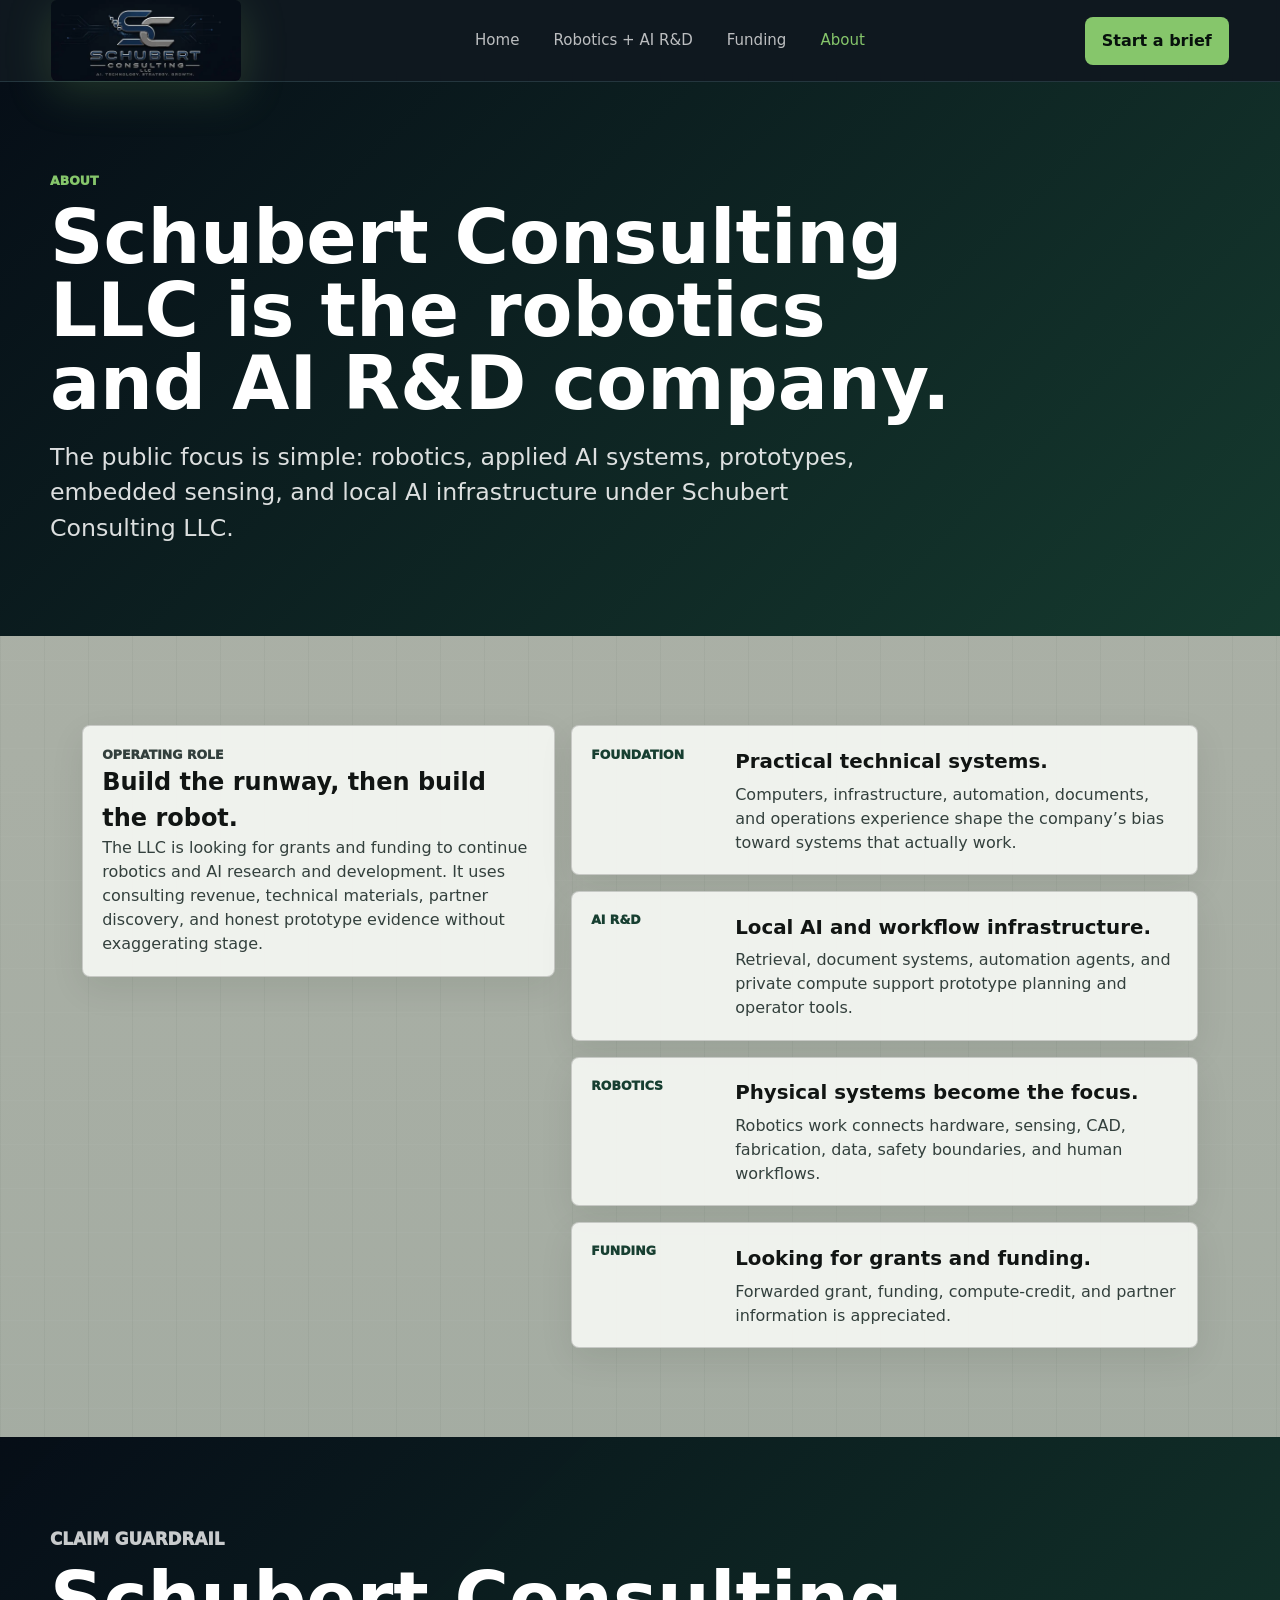
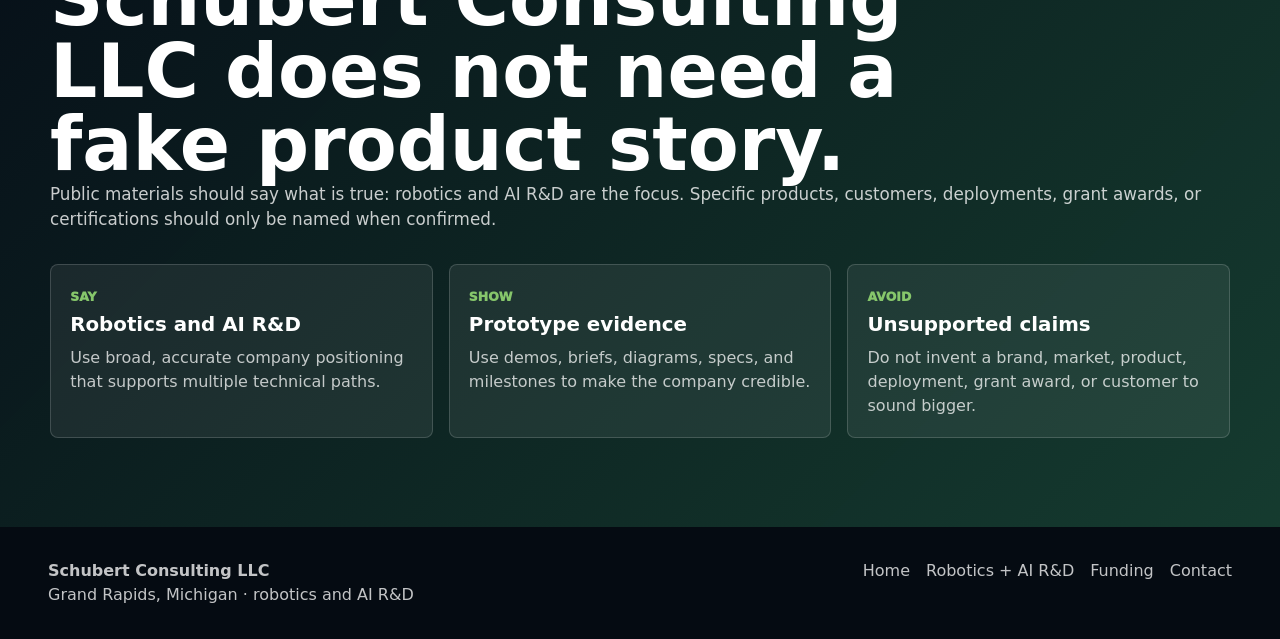
==== about.html @ 66df3d1f "Simplify grant and funding language" ====
<!doctype html>
<html lang="en">
  <head>
    <meta charset="utf-8" />
    <meta name="viewport" content="width=device-width, initial-scale=1" />
    <title>About | Schubert Consulting LLC</title>
    <meta name="referrer" content="no-referrer" />
    <meta http-equiv="Content-Security-Policy" content="default-src 'self'; base-uri 'none'; form-action 'self'; object-src 'none'; frame-src 'none'; img-src 'self' data:; script-src 'self'; style-src 'self'; connect-src 'none'; upgrade-insecure-requests" />
    <meta name="description" content="About Schubert Consulting LLC: a Michigan robotics and AI R&D company focused on practical prototypes, applied systems, embedded sensing, and local AI systems." />
    <link rel="canonical" href="https://ianschubert.com/about.html" />
    <meta property="og:image" content="https://ianschubert.com/assets/transformation-scene-professional.webp" />
    <link rel="icon" href="assets/schubert-mark-darkblue.webp" type="image/webp" />
    <link rel="stylesheet" href="styles.css" />
  </head>
  <body>
    <a class="skip-link" href="#main">Skip to content</a>
    <header class="site-header">
      <a class="brand" href="index.html"><img class="brand-logo" src="assets/schubert-logo-darkblue.webp" alt="Schubert Consulting LLC" width="210" height="90" /></a>
      <nav class="nav-links"><a href="index.html">Home</a><a href="services.html">Robotics + AI R&D</a><a href="products.html">Funding</a><a href="about.html" aria-current="page">About</a></nav>
      <a class="header-action" href="contact.html#mapper">Start a brief</a>
    </header>
    <main id="main">
      <section class="page-hero">
        <div class="page-hero-copy">
          <p class="label">About</p>
          <h1>Schubert Consulting LLC is the robotics and AI R&D company.</h1>
          <p class="lead">The public focus is simple: robotics, applied AI systems, prototypes, embedded sensing, and local AI infrastructure under Schubert Consulting LLC.</p>
        </div>
      </section>

      <section class="page-section about-intro">
        <div class="about-card">
          <p class="label">Operating Role</p>
          <h2>Build the runway, then build the robot.</h2>
          <p>The LLC is looking for grants and funding to continue robotics and AI research and development. It uses consulting revenue, technical materials, partner discovery, and honest prototype evidence without exaggerating stage.</p>
        </div>
        <ul class="timeline">
          <li><b>Foundation</b><div><h3>Practical technical systems.</h3><p>Computers, infrastructure, automation, documents, and operations experience shape the company’s bias toward systems that actually work.</p></div></li>
          <li><b>AI R&D</b><div><h3>Local AI and workflow infrastructure.</h3><p>Retrieval, document systems, automation agents, and private compute support prototype planning and operator tools.</p></div></li>
          <li><b>Robotics</b><div><h3>Physical systems become the focus.</h3><p>Robotics work connects hardware, sensing, CAD, fabrication, data, safety boundaries, and human workflows.</p></div></li>
          <li><b>Funding</b><div><h3>Looking for grants and funding.</h3><p>Forwarded grant, funding, compute-credit, and partner information is appreciated.</p></div></li>
        </ul>
      </section>

      <section class="page-section dark-band">
        <div class="section-heading"><p class="label">Claim Guardrail</p><h2>Schubert Consulting LLC does not need a fake product story.</h2><p>Public materials should say what is true: robotics and AI R&D are the focus. Specific products, customers, deployments, grant awards, or certifications should only be named when confirmed.</p></div>
        <div class="funding-grid">
          <article><span>Say</span><h3>Robotics and AI R&D</h3><p>Use broad, accurate company positioning that supports multiple technical paths.</p></article>
          <article><span>Show</span><h3>Prototype evidence</h3><p>Use demos, briefs, diagrams, specs, and milestones to make the company credible.</p></article>
          <article><span>Avoid</span><h3>Unsupported claims</h3><p>Do not invent a brand, market, product, deployment, grant award, or customer to sound bigger.</p></article>
        </div>
      </section>
    </main>
    <footer class="site-footer"><div><strong>Schubert Consulting LLC</strong><span>Grand Rapids, Michigan · robotics and AI R&D</span></div><nav class="footer-links"><a href="index.html">Home</a><a href="services.html">Robotics + AI R&D</a><a href="products.html">Funding</a><a href="contact.html">Contact</a></nav></footer>
  </body>
</html>
---- styles.css ----
:root {
  color-scheme: light;
  --ink: #111513;
  --deep: #060e17;
  --night: #0d1c24;
  --forest: #173f31;
  --green: #2e7f56;
  --grass: #86c66b;
  --sky: #bfe3f0;
  --copper: #b8733d;
  --gold: #e6ba62;
  --paper: #aeb2a8;
  --panel: rgba(246, 248, 244, 0.92);
  --panel-solid: #f3f5ef;
  --line: rgba(17, 21, 19, 0.18);
  --muted: #33403d;
  --white: #ffffff;
  --radius: 8px;
  --max: 1180px;
  --header: 82px;
  --shadow: 0 28px 90px rgba(17, 21, 19, 0.22);
}

* { box-sizing: border-box; }
html { scroll-behavior: smooth; }
section { scroll-margin-top: calc(var(--header) + 24px); }
body {
  margin: 0;
  color: var(--ink);
  background:
    linear-gradient(90deg, rgba(6,14,23,.035) 1px, transparent 1px),
    linear-gradient(180deg, rgba(255,255,255,.026) 1px, transparent 1px),
    linear-gradient(180deg, var(--paper) 0%, #9fa99f 100%);
  background-size: 44px 44px, 44px 44px, auto;
  font-family: Inter, ui-sans-serif, system-ui, -apple-system, BlinkMacSystemFont, "Segoe UI", sans-serif;
  line-height: 1.5;
  overflow-x: hidden;
  text-rendering: optimizeLegibility;
  -webkit-font-smoothing: antialiased;
}

body::selection { background: var(--green); color: var(--white); }
img, svg { display: block; max-width: 100%; }
a { color: inherit; }
h1, h2, h3, p { margin: 0; overflow-wrap: break-word; letter-spacing: 0; }
ul { margin: 0; }

.skip-link {
  position: fixed;
  top: 12px;
  left: 12px;
  z-index: 100;
  padding: 10px 14px;
  color: var(--ink);
  background: var(--panel-solid);
  border: 1px solid var(--line);
  transform: translateY(-170%);
}
.skip-link:focus { transform: translateY(0); }
a:focus-visible, button:focus-visible { outline: 3px solid rgba(134,198,107,.75); outline-offset: 3px; }

.site-header {
  position: sticky;
  top: 0;
  z-index: 50;
  display: flex;
  align-items: center;
  justify-content: space-between;
  gap: 24px;
  min-height: var(--header);
  padding: 0 clamp(18px, 4vw, 54px);
  color: rgba(255,255,255,.9);
  background: rgba(6,14,23,.94);
  border-bottom: 1px solid rgba(133,187,206,.18);
  backdrop-filter: blur(18px);
}
.brand { display: inline-flex; align-items: center; min-width: 204px; text-decoration: none; }
.brand-logo { width: 190px; height: auto; border-radius: 6px; filter: drop-shadow(0 10px 22px rgba(134,198,107,.2)); }
.nav-links { display: flex; align-items: center; justify-content: center; gap: clamp(14px, 3vw, 34px); color: rgba(255,255,255,.72); font-size: .94rem; }
.nav-links a, .footer-links a { text-decoration: none; }
.nav-links a:hover, .nav-links a[aria-current="page"], .footer-links a:hover { color: var(--grass); }

.button, .header-action {
  display: inline-flex;
  align-items: center;
  justify-content: center;
  min-height: 44px;
  padding: 11px 16px;
  border: 1px solid transparent;
  border-radius: var(--radius);
  font-weight: 850;
  text-align: center;
  text-decoration: none;
  transition: transform 160ms ease, border-color 160ms ease, background-color 160ms ease, color 160ms ease;
}
.button.primary, .header-action { color: #07110c; background: var(--grass); }
.button.secondary { color: #fff; border-color: rgba(255,255,255,.42); background: rgba(255,255,255,.08); }
.button.light { color: var(--deep); border-color: var(--line); background: var(--panel-solid); }
.button.full { width: 100%; }
.button:hover, .header-action:hover { transform: translateY(-1px); }

.hero {
  position: relative;
  min-height: calc(100svh - var(--header));
  overflow: hidden;
  color: #fff;
  background: var(--deep);
}
.hero::before, .hero::after {
  content: "";
  position: absolute;
  inset: 0;
  pointer-events: none;
}
.hero::before {
  background: url("assets/transformation-scene-professional.webp") center / cover no-repeat;
  transform: scale(1.02);
}
.hero::after {
  background:
    linear-gradient(90deg, rgba(6,14,23,.94) 0%, rgba(6,14,23,.72) 42%, rgba(6,14,23,.22) 72%, rgba(6,14,23,.38) 100%),
    linear-gradient(180deg, rgba(6,14,23,.34), rgba(6,14,23,.68));
}
.hero-inner {
  position: relative;
  z-index: 2;
  width: min(100%, var(--max));
  margin: 0 auto;
  padding: clamp(6rem, 10vw, 10rem) clamp(1rem, 4vw, 2rem) clamp(2.5rem, 6vw, 4.5rem);
}
.hero-copy { max-width: 820px; }
.hero h1 {
  max-width: 860px;
  font-size: clamp(4rem, 10vw, 8.6rem);
  line-height: .88;
}
.lead {
  max-width: 720px;
  margin-top: 1.2rem;
  color: rgba(255,255,255,.86);
  font-size: clamp(1.15rem, 2vw, 1.48rem);
}
.hero-actions, .section-actions, .cta-actions { display: flex; flex-wrap: wrap; gap: .8rem; margin-top: 1.6rem; }
.hero-proof {
  display: grid;
  grid-template-columns: repeat(3, minmax(0, 1fr));
  gap: 1px;
  max-width: 920px;
  margin-top: clamp(2.4rem, 6vw, 4.8rem);
  border: 1px solid rgba(255,255,255,.16);
  background: rgba(255,255,255,.12);
}
.hero-proof div { padding: 1rem; background: rgba(6,14,23,.7); }
.hero-proof strong { display: block; color: #fff; font-size: 1.25rem; }
.hero-proof span { display: block; margin-top: .25rem; color: rgba(255,255,255,.74); font-size: .92rem; }

.statement {
  color: #fff;
  background: var(--deep);
  border-block: 1px solid rgba(255,255,255,.12);
}
.statement p {
  max-width: var(--max);
  margin: 0 auto;
  padding: clamp(1.6rem, 4vw, 2.8rem) clamp(1rem, 4vw, 2rem);
  font-size: clamp(1.35rem, 3vw, 2.25rem);
  line-height: 1.18;
}

.page-section, .feature-split, .home-cta, .page-hero {
  max-width: var(--max);
  margin: 0 auto;
  padding: clamp(4rem, 7vw, 6.5rem) clamp(1rem, 4vw, 2rem);
}
.page-hero {
  max-width: none;
  color: #fff;
  background:
    linear-gradient(135deg, rgba(6,14,23,.98), rgba(23,63,49,.9)),
    var(--deep);
}
.page-hero-copy { max-width: var(--max); margin: 0 auto; }
.page-hero h1, .section-heading h2, .feature-split h2, .home-cta h2 {
  max-width: 940px;
  font-size: clamp(2.4rem, 5.8vw, 5.3rem);
  line-height: .98;
}
.page-hero .lead { max-width: 820px; }
.section-heading { max-width: 820px; margin-bottom: 2rem; }
.section-heading p, .feature-split p, .home-cta p { color: var(--muted); font-size: 1.05rem; }
.label {
  margin-bottom: .72rem;
  color: var(--forest);
  font-size: .78rem;
  font-weight: 950;
  text-transform: uppercase;
}
.page-hero .label, .dark-band .label { color: var(--grass); }

.signal-strip {
  color: var(--deep);
  background: rgba(246,248,244,.96);
  border-bottom: 1px solid var(--line);
}
.signal-strip .inner {
  max-width: var(--max);
  margin: 0 auto;
  padding: 1.1rem clamp(1rem, 4vw, 2rem);
  display: grid;
  grid-template-columns: repeat(auto-fit, minmax(150px, 1fr));
  gap: 1px;
}
.signal-strip span {
  min-height: 62px;
  display: grid;
  place-items: center;
  padding: .8rem;
  border-left: 1px solid var(--line);
  text-align: center;
  color: #173f31;
  font-size: .78rem;
  font-weight: 950;
  text-transform: uppercase;
}
.signal-strip span:last-child { border-right: 1px solid var(--line); }

.split-showcase, .feature-split {
  display: grid;
  grid-template-columns: .88fr 1.12fr;
  gap: clamp(1.6rem, 5vw, 4rem);
  align-items: center;
}
.visual-panel {
  min-height: clamp(280px, 42vw, 520px);
  border: 1px solid rgba(255,255,255,.18);
  border-radius: var(--radius);
  overflow: hidden;
  background:
    linear-gradient(90deg, rgba(6,14,23,.5), rgba(6,14,23,.05)),
    url("assets/transformation-scene-professional.webp") center / cover no-repeat;
  box-shadow: var(--shadow);
}
.check-list, .plain-list {
  padding: 0;
  margin-top: 1.2rem;
  list-style: none;
  display: grid;
  gap: .72rem;
}
.check-list li, .plain-list li { display: grid; grid-template-columns: auto 1fr; gap: .7rem; color: var(--muted); }
.check-list li::before { content: ""; width: 9px; height: 9px; margin-top: .55rem; border-radius: 999px; background: var(--green); }
.plain-list li::before { content: ""; width: 7px; height: 7px; margin-top: .55rem; background: var(--copper); }

.work-grid, .pricing-grid, .funding-grid, .architecture-grid {
  display: grid;
  grid-template-columns: repeat(3, 1fr);
  gap: 1rem;
}
.work-grid article, .pricing-grid article, .funding-grid article, .architecture-grid article, .contact-panel, .pilot-tool, .timeline li, .about-card {
  padding: 1.2rem;
  border: 1px solid var(--line);
  border-radius: var(--radius);
  background: var(--panel);
  box-shadow: 0 12px 34px rgba(17,21,19,.08);
}
.work-grid span, .pricing-grid span, .funding-grid span, .timeline b {
  color: var(--forest);
  font-weight: 950;
  text-transform: uppercase;
  font-size: .78rem;
}
h3 { margin: .35rem 0 .55rem; font-size: 1.24rem; line-height: 1.15; }
.work-grid p, .pricing-grid p, .funding-grid p, .architecture-grid p, .about-card p, .timeline p { color: var(--muted); margin-bottom: 0; }

.alt {
  max-width: none;
  background: rgba(243,245,239,.72);
  border-block: 1px solid var(--line);
}
.alt > * { max-width: var(--max); margin-inline: auto; }
.dark-band {
  max-width: none;
  color: #fff;
  background:
    linear-gradient(135deg, rgba(6,14,23,.98), rgba(23,63,49,.92)),
    var(--deep);
}
.dark-band > * { max-width: var(--max); margin-inline: auto; }
.dark-band .section-heading p, .dark-band p { color: rgba(255,255,255,.78); }
.dark-band article {
  color: #fff;
  background: rgba(255,255,255,.07);
  border-color: rgba(255,255,255,.16);
  box-shadow: none;
}
.dark-band article p { color: rgba(255,255,255,.74); }
.dark-band article span { color: var(--grass); }

.architecture-flow {
  display: grid;
  grid-template-columns: 1fr auto 1fr auto 1fr;
  gap: 1rem;
  align-items: stretch;
}
.flow-node {
  padding: 1.2rem;
  border: 1px solid var(--line);
  border-radius: var(--radius);
  background: var(--panel);
}
.flow-node ul { padding-left: 1.1rem; color: var(--muted); }
.flow-arrow { display: grid; place-items: center; color: var(--forest); font-size: 2rem; font-weight: 900; }

.price { color: var(--forest); font-weight: 950; }
.featured { outline: 2px solid rgba(46,127,86,.35); }

.about-intro {
  display: grid;
  grid-template-columns: .86fr 1.14fr;
  gap: 1rem;
  align-items: start;
}
.timeline { padding: 0; list-style: none; display: grid; gap: 1rem; }
.timeline li { display: grid; grid-template-columns: 128px 1fr; gap: 1rem; }

.pilot {
  display: grid;
  grid-template-columns: .82fr 1.18fr;
  gap: clamp(1.5rem, 4vw, 3rem);
  align-items: start;
}
.contact-panel { margin-top: 1.2rem; }
.contact-panel p + p { margin-top: .45rem; }
.pilot-tool fieldset { margin: 0 0 1rem; padding: 0; border: 0; }
.pilot-tool legend { margin-bottom: .65rem; font-weight: 900; }
.segmented { display: flex; flex-wrap: wrap; gap: .55rem; }
.segmented button {
  min-height: 40px;
  padding: .55rem .75rem;
  color: var(--ink);
  background: #fff;
  border: 1px solid var(--line);
  border-radius: 6px;
  cursor: pointer;
}
.segmented button.is-active { color: #fff; background: var(--forest); border-color: var(--forest); }
.pilot-output {
  margin: 1rem 0;
  padding: 1rem;
  border-radius: var(--radius);
  color: #fff;
  background: var(--deep);
}
.pilot-output span { display: block; margin-bottom: .4rem; color: var(--grass); font-size: .78rem; font-weight: 950; text-transform: uppercase; }

.home-cta {
  display: flex;
  justify-content: space-between;
  align-items: center;
  gap: 2rem;
}
.site-footer {
  display: flex;
  justify-content: space-between;
  gap: 1.5rem;
  flex-wrap: wrap;
  padding: 2rem clamp(1rem, 4vw, 3rem);
  color: rgba(255,255,255,.76);
  background: #050b12;
}
.site-footer strong, .site-footer span { display: block; }
.footer-links { display: flex; flex-wrap: wrap; gap: 1rem; }

@media (max-width: 920px) {
  .site-header { align-items: flex-start; flex-wrap: wrap; padding-block: .8rem; }
  .brand { min-width: 0; }
  .nav-links { order: 3; width: 100%; justify-content: flex-start; flex-wrap: wrap; }
  .hero { min-height: auto; }
  .hero-inner { padding-top: 5.5rem; }
  .hero-proof, .signal-strip .inner, .work-grid, .pricing-grid, .funding-grid, .architecture-grid { grid-template-columns: repeat(2, minmax(0, 1fr)); }
  .split-showcase, .feature-split, .about-intro, .pilot, .home-cta { grid-template-columns: 1fr; display: grid; }
  .architecture-flow { grid-template-columns: 1fr; }
  .flow-arrow { transform: rotate(90deg); min-height: 36px; }
}

@media (max-width: 620px) {
  .brand-logo { width: 158px; }
  .header-action { width: 100%; }
  .hero h1, .page-hero h1 { font-size: clamp(3rem, 17vw, 4.5rem); }
  .hero-proof, .signal-strip .inner, .work-grid, .pricing-grid, .funding-grid, .architecture-grid { grid-template-columns: 1fr; }
  .timeline li { grid-template-columns: 1fr; }
  .button, .header-action { width: 100%; }
}

@media (prefers-reduced-motion: reduce) {
  *, *::before, *::after { scroll-behavior: auto !important; transition: none !important; }
}
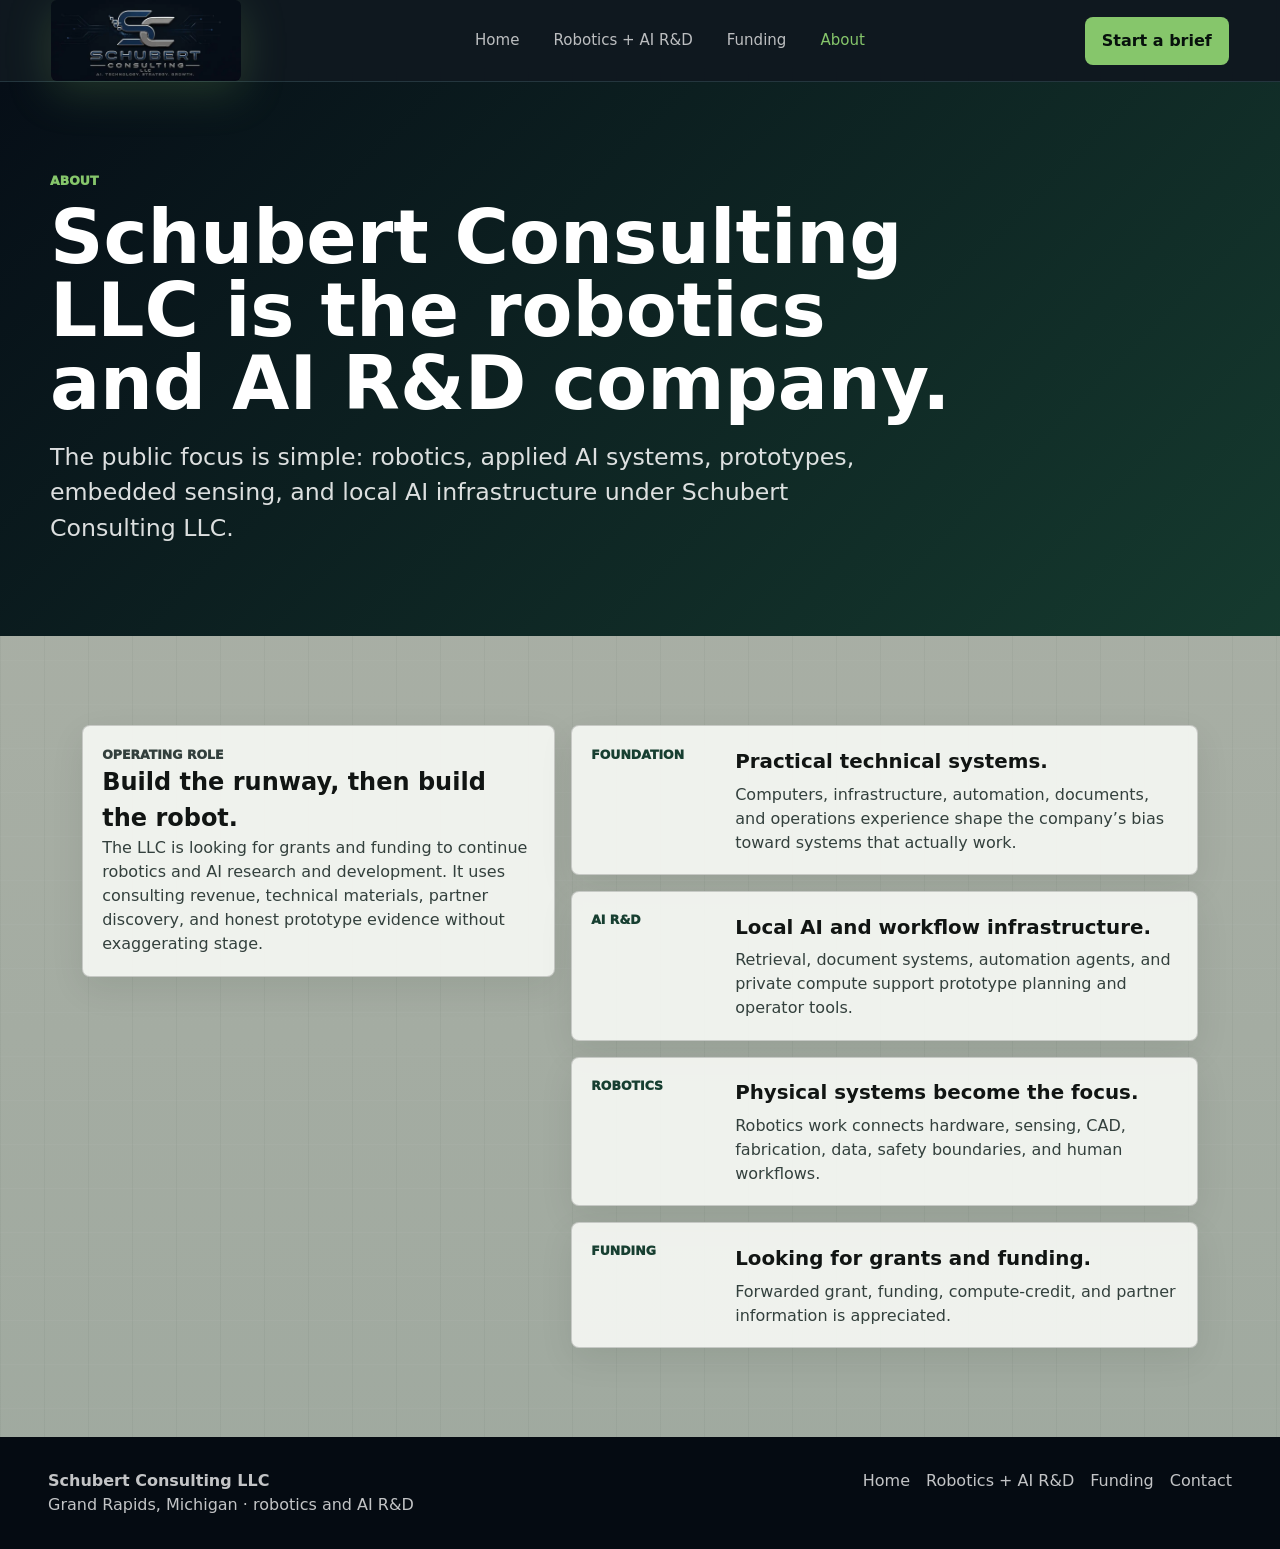
==== commit 10200435: "Publish robotics and AI R&D realignment to ianschubert.com (clean about/index/contact/offers)" ====
--- a/about.html
+++ b/about.html
@@ -41,15 +41,6 @@
           <li><b>Funding</b><div><h3>Looking for grants and funding.</h3><p>Forwarded grant, funding, compute-credit, and partner information is appreciated.</p></div></li>
         </ul>
       </section>
-
-      <section class="page-section dark-band">
-        <div class="section-heading"><p class="label">Claim Guardrail</p><h2>Schubert Consulting LLC does not need a fake product story.</h2><p>Public materials should say what is true: robotics and AI R&D are the focus. Specific products, customers, deployments, grant awards, or certifications should only be named when confirmed.</p></div>
-        <div class="funding-grid">
-          <article><span>Say</span><h3>Robotics and AI R&D</h3><p>Use broad, accurate company positioning that supports multiple technical paths.</p></article>
-          <article><span>Show</span><h3>Prototype evidence</h3><p>Use demos, briefs, diagrams, specs, and milestones to make the company credible.</p></article>
-          <article><span>Avoid</span><h3>Unsupported claims</h3><p>Do not invent a brand, market, product, deployment, grant award, or customer to sound bigger.</p></article>
-        </div>
-      </section>
     </main>
     <footer class="site-footer"><div><strong>Schubert Consulting LLC</strong><span>Grand Rapids, Michigan · robotics and AI R&D</span></div><nav class="footer-links"><a href="index.html">Home</a><a href="services.html">Robotics + AI R&D</a><a href="products.html">Funding</a><a href="contact.html">Contact</a></nav></footer>
   </body>
--- a/styles.css
+++ b/styles.css
@@ -386,7 +386,8 @@
 @media (max-width: 620px) {
   .brand-logo { width: 158px; }
   .header-action { width: 100%; }
-  .hero h1, .page-hero h1 { font-size: clamp(3rem, 17vw, 4.5rem); }
+  .hero h1 { font-size: clamp(3rem, 17vw, 4.5rem); }
+  .page-hero h1 { font-size: clamp(2.55rem, 12.4vw, 3.45rem); line-height: 1.04; }
   .hero-proof, .signal-strip .inner, .work-grid, .pricing-grid, .funding-grid, .architecture-grid { grid-template-columns: 1fr; }
   .timeline li { grid-template-columns: 1fr; }
   .button, .header-action { width: 100%; }
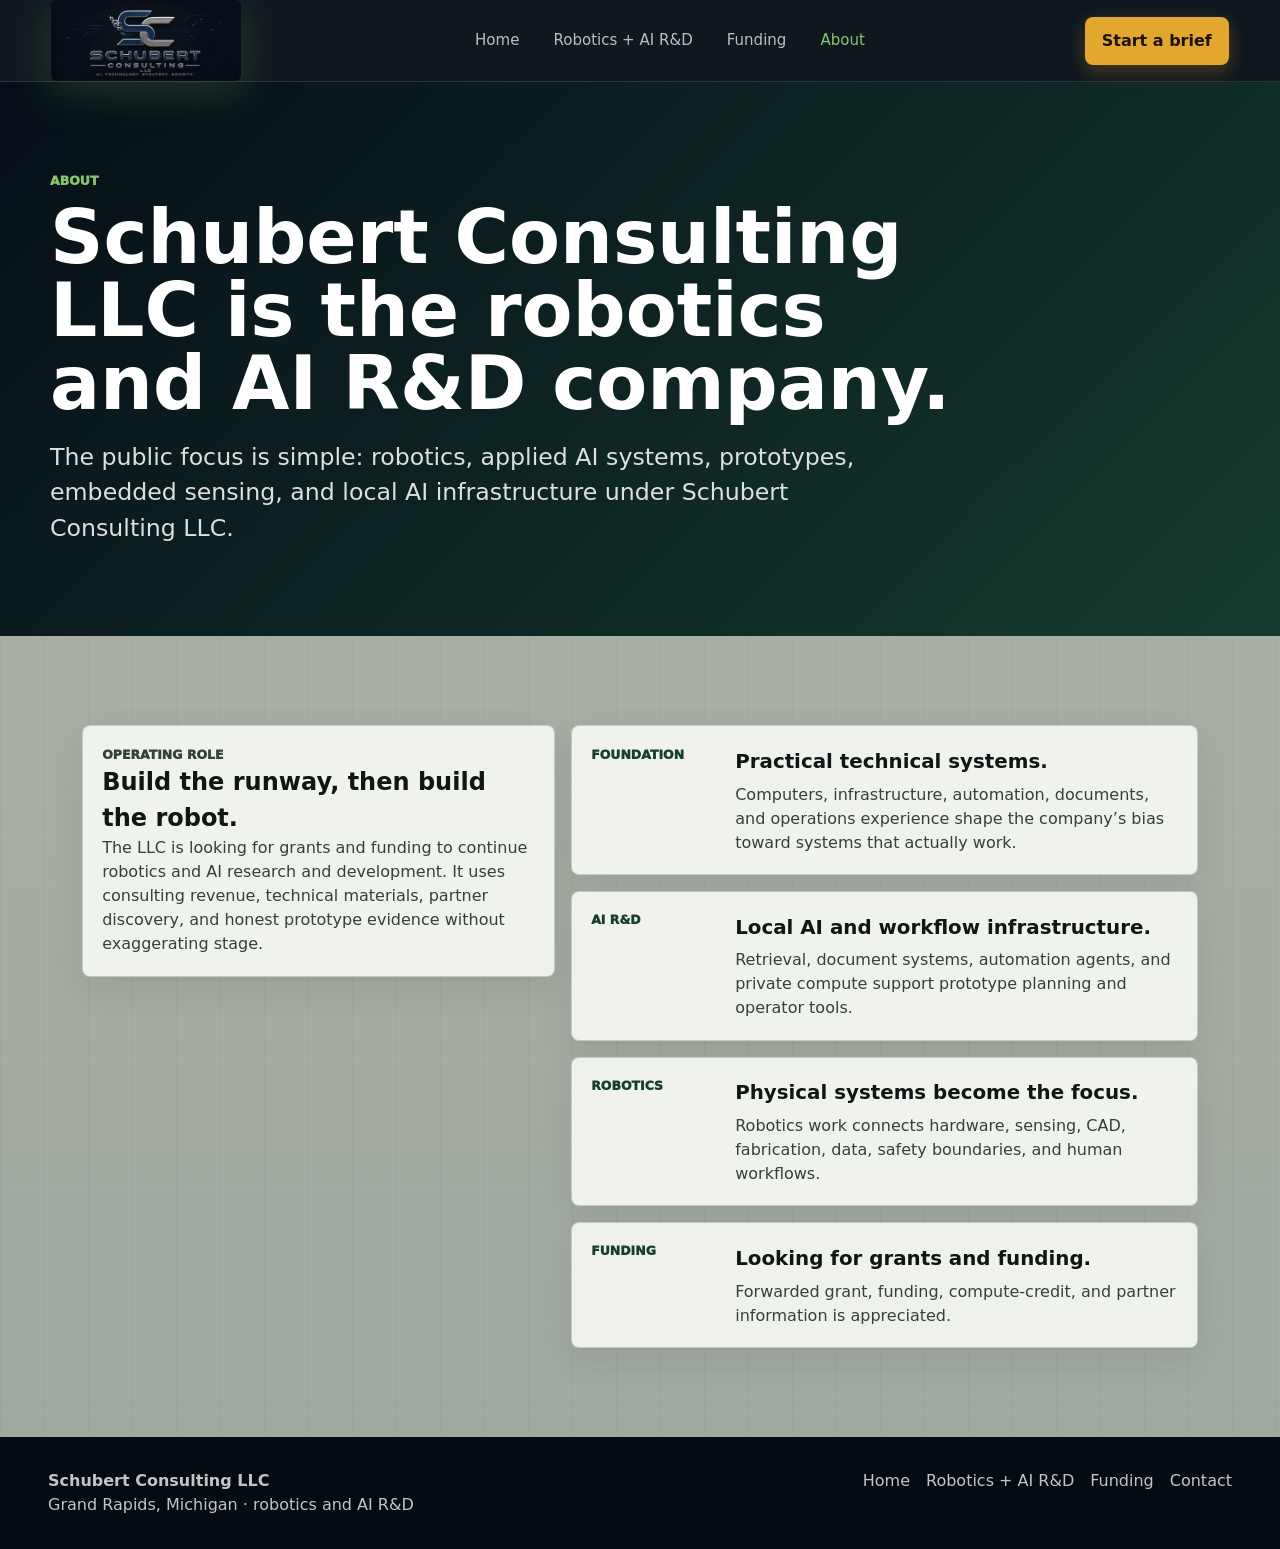
==== commit b5b767be: "Polish: Lighthouse 100/100/100/100 (a11y+SEO fixes), icons, Sprint deliverables section, amber CTA a" ====
--- a/about.html
+++ b/about.html
@@ -5,7 +5,7 @@
     <meta name="viewport" content="width=device-width, initial-scale=1" />
     <title>About | Schubert Consulting LLC</title>
     <meta name="referrer" content="no-referrer" />
-    <meta http-equiv="Content-Security-Policy" content="default-src 'self'; base-uri 'none'; form-action 'self'; object-src 'none'; frame-src 'none'; img-src 'self' data:; script-src 'self'; style-src 'self'; connect-src 'none'; upgrade-insecure-requests" />
+    <meta http-equiv="Content-Security-Policy" content="default-src 'self'; base-uri 'none'; form-action 'self'; object-src 'none'; frame-src 'none'; img-src 'self' data:; script-src 'self'; style-src 'self'; connect-src 'self'; upgrade-insecure-requests" />
     <meta name="description" content="About Schubert Consulting LLC: a Michigan robotics and AI R&D company focused on practical prototypes, applied systems, embedded sensing, and local AI systems." />
     <link rel="canonical" href="https://ianschubert.com/about.html" />
     <meta property="og:image" content="https://ianschubert.com/assets/transformation-scene-professional.webp" />
@@ -16,7 +16,7 @@
     <a class="skip-link" href="#main">Skip to content</a>
     <header class="site-header">
       <a class="brand" href="index.html"><img class="brand-logo" src="assets/schubert-logo-darkblue.webp" alt="Schubert Consulting LLC" width="210" height="90" /></a>
-      <nav class="nav-links"><a href="index.html">Home</a><a href="services.html">Robotics + AI R&D</a><a href="products.html">Funding</a><a href="about.html" aria-current="page">About</a></nav>
+      <nav class="nav-links" aria-label="Primary"><a href="index.html">Home</a><a href="services.html">Robotics + AI R&D</a><a href="products.html">Funding</a><a href="about.html" aria-current="page">About</a></nav>
       <a class="header-action" href="contact.html#mapper">Start a brief</a>
     </header>
     <main id="main">
@@ -42,6 +42,6 @@
         </ul>
       </section>
     </main>
-    <footer class="site-footer"><div><strong>Schubert Consulting LLC</strong><span>Grand Rapids, Michigan · robotics and AI R&D</span></div><nav class="footer-links"><a href="index.html">Home</a><a href="services.html">Robotics + AI R&D</a><a href="products.html">Funding</a><a href="contact.html">Contact</a></nav></footer>
+    <footer class="site-footer"><div><strong>Schubert Consulting LLC</strong><span>Grand Rapids, Michigan · robotics and AI R&D</span></div><nav class="footer-links" aria-label="Footer"><a href="index.html">Home</a><a href="services.html">Robotics + AI R&D</a><a href="products.html">Funding</a><a href="contact.html">Contact</a></nav></footer>
   </body>
 </html>
--- a/styles.css
+++ b/styles.css
@@ -9,6 +9,8 @@
   --sky: #bfe3f0;
   --copper: #b8733d;
   --gold: #e6ba62;
+  --accent: #e3a72f;
+  --accent-strong: #c98a1c;
   --paper: #aeb2a8;
   --panel: rgba(246, 248, 244, 0.92);
   --panel-solid: #f3f5ef;
@@ -93,11 +95,12 @@
   text-decoration: none;
   transition: transform 160ms ease, border-color 160ms ease, background-color 160ms ease, color 160ms ease;
 }
-.button.primary, .header-action { color: #07110c; background: var(--grass); }
+.button.primary, .header-action { color: #1c1305; background: var(--accent); box-shadow: 0 6px 18px rgba(201,138,28,.32); }
 .button.secondary { color: #fff; border-color: rgba(255,255,255,.42); background: rgba(255,255,255,.08); }
 .button.light { color: var(--deep); border-color: var(--line); background: var(--panel-solid); }
 .button.full { width: 100%; }
 .button:hover, .header-action:hover { transform: translateY(-1px); }
+.button.primary:hover, .header-action:hover { background: var(--accent-strong); }
 
 .hero {
   position: relative;
@@ -129,10 +132,12 @@
   padding: clamp(6rem, 10vw, 10rem) clamp(1rem, 4vw, 2rem) clamp(2.5rem, 6vw, 4.5rem);
 }
 .hero-copy { max-width: 820px; }
+.hero-eyebrow { color: var(--grass); margin-bottom: 1rem; }
 .hero h1 {
-  max-width: 860px;
-  font-size: clamp(4rem, 10vw, 8.6rem);
-  line-height: .88;
+  max-width: 15ch;
+  font-size: clamp(2.9rem, 8vw, 5.4rem);
+  line-height: .96;
+  text-wrap: balance;
 }
 .lead {
   max-width: 720px;
@@ -310,6 +315,40 @@
 }
 .flow-node ul { padding-left: 1.1rem; color: var(--muted); }
 .flow-arrow { display: grid; place-items: center; color: var(--forest); font-size: 2rem; font-weight: 900; }
+
+/* Inline SVG icons (decorative, same-origin, CSP-safe) */
+.icon {
+  width: 26px;
+  height: 26px;
+  flex: none;
+  stroke: currentColor;
+  fill: none;
+  stroke-width: 1.7;
+  stroke-linecap: round;
+  stroke-linejoin: round;
+}
+.lane-icon { width: 30px; height: 30px; margin-bottom: .55rem; color: var(--grass); }
+.flow-icon { width: 30px; height: 30px; margin-bottom: .5rem; color: var(--forest); }
+
+/* Robotics Readiness Sprint deliverables */
+.deliverable-grid {
+  display: grid;
+  grid-template-columns: repeat(3, 1fr);
+  gap: 1rem;
+  margin-top: .5rem;
+}
+.deliverable-grid article {
+  padding: 1.2rem;
+  border: 1px solid var(--line);
+  border-radius: var(--radius);
+  background: var(--panel);
+  box-shadow: 0 12px 34px rgba(17,21,19,.08);
+}
+.deliverable-grid .icon { width: 28px; height: 28px; margin-bottom: .55rem; color: var(--forest); }
+.deliverable-grid h3 { margin: .15rem 0 .4rem; }
+.deliverable-grid p { color: var(--muted); margin: 0; }
+.sprint-cta { display: flex; align-items: center; flex-wrap: wrap; gap: 1rem; margin-top: 1.6rem; }
+.sprint-note { color: var(--muted); font-weight: 750; font-size: .92rem; }
 
 .price { color: var(--forest); font-weight: 950; }
 .featured { outline: 2px solid rgba(46,127,86,.35); }
@@ -377,7 +416,7 @@
   .nav-links { order: 3; width: 100%; justify-content: flex-start; flex-wrap: wrap; }
   .hero { min-height: auto; }
   .hero-inner { padding-top: 5.5rem; }
-  .hero-proof, .signal-strip .inner, .work-grid, .pricing-grid, .funding-grid, .architecture-grid { grid-template-columns: repeat(2, minmax(0, 1fr)); }
+  .hero-proof, .signal-strip .inner, .work-grid, .pricing-grid, .funding-grid, .architecture-grid, .deliverable-grid { grid-template-columns: repeat(2, minmax(0, 1fr)); }
   .split-showcase, .feature-split, .about-intro, .pilot, .home-cta { grid-template-columns: 1fr; display: grid; }
   .architecture-flow { grid-template-columns: 1fr; }
   .flow-arrow { transform: rotate(90deg); min-height: 36px; }
@@ -386,9 +425,9 @@
 @media (max-width: 620px) {
   .brand-logo { width: 158px; }
   .header-action { width: 100%; }
-  .hero h1 { font-size: clamp(3rem, 17vw, 4.5rem); }
+  .hero h1 { font-size: clamp(2.3rem, 12vw, 3.4rem); }
   .page-hero h1 { font-size: clamp(2.55rem, 12.4vw, 3.45rem); line-height: 1.04; }
-  .hero-proof, .signal-strip .inner, .work-grid, .pricing-grid, .funding-grid, .architecture-grid { grid-template-columns: 1fr; }
+  .hero-proof, .signal-strip .inner, .work-grid, .pricing-grid, .funding-grid, .architecture-grid, .deliverable-grid { grid-template-columns: 1fr; }
   .timeline li { grid-template-columns: 1fr; }
   .button, .header-action { width: 100%; }
 }
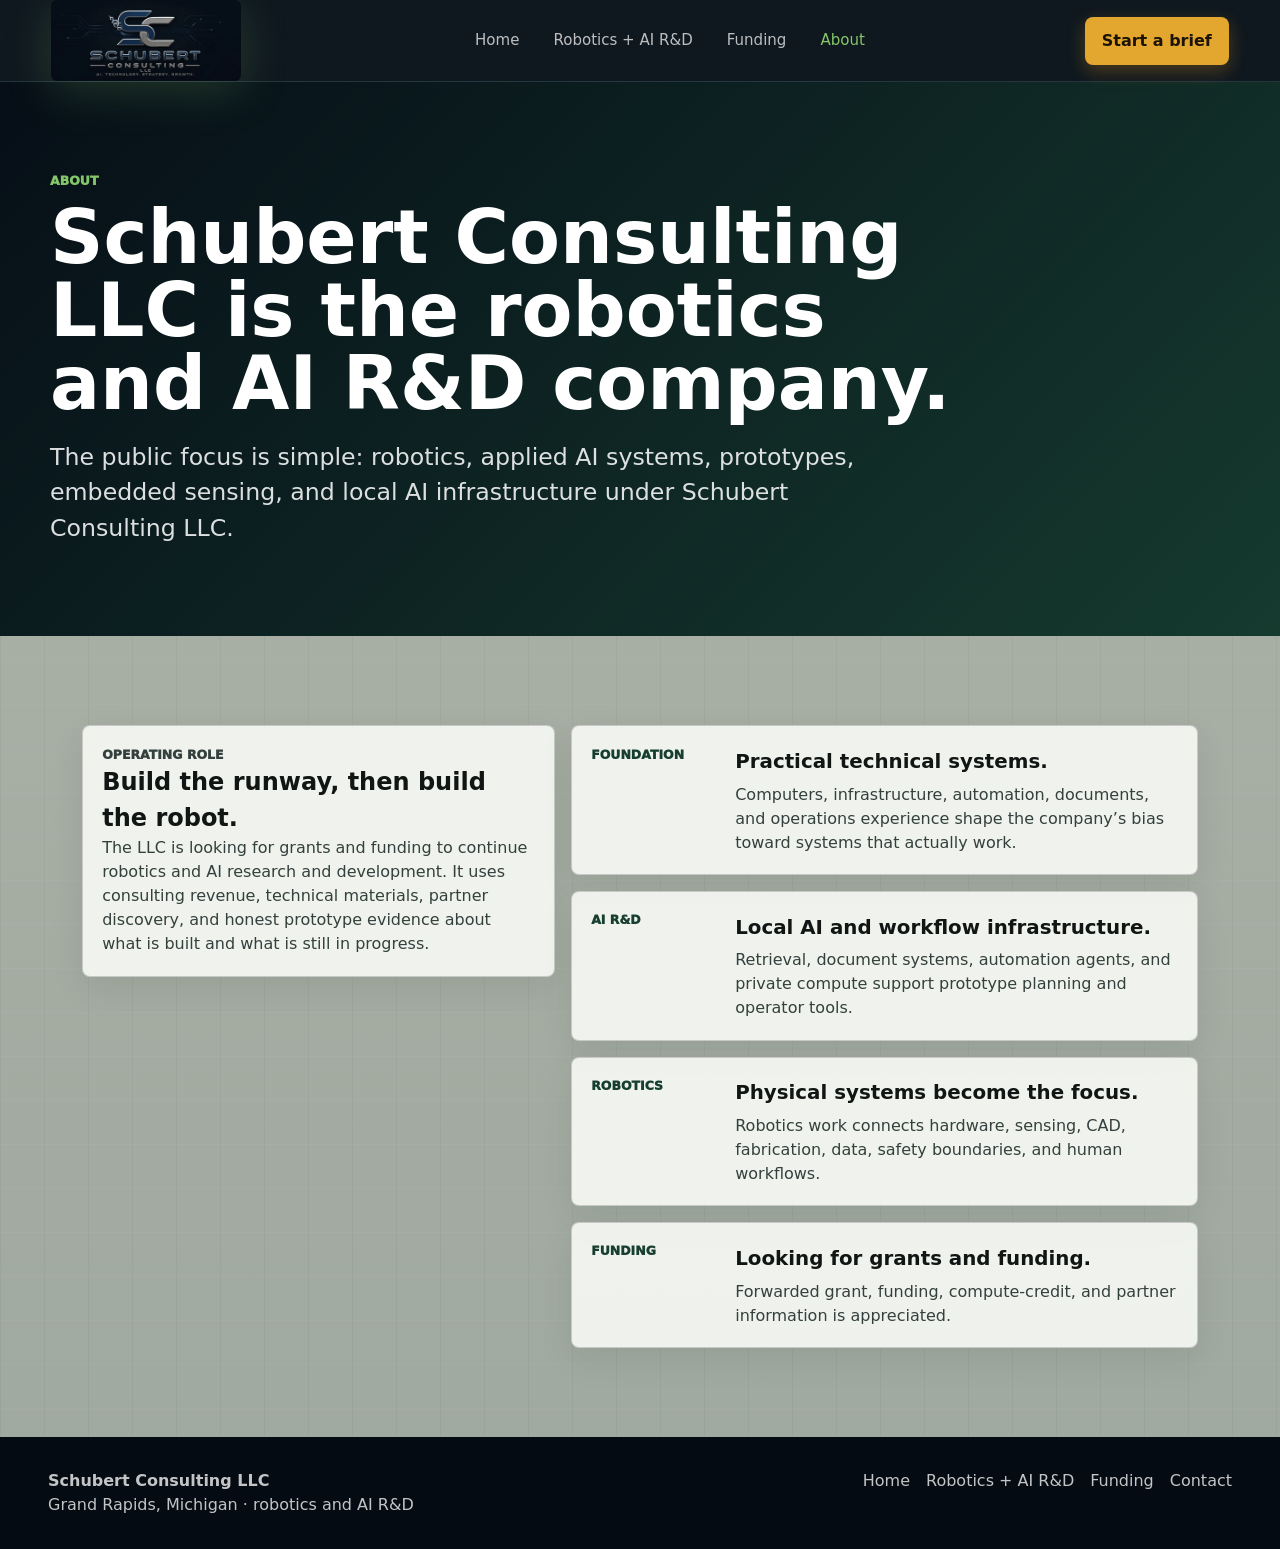
==== commit e96297e1: "Copy cleanup: remove internal directive line + internal-flavored phrasing from public pages" ====
--- a/about.html
+++ b/about.html
@@ -32,7 +32,7 @@
         <div class="about-card">
           <p class="label">Operating Role</p>
           <h2>Build the runway, then build the robot.</h2>
-          <p>The LLC is looking for grants and funding to continue robotics and AI research and development. It uses consulting revenue, technical materials, partner discovery, and honest prototype evidence without exaggerating stage.</p>
+          <p>The LLC is looking for grants and funding to continue robotics and AI research and development. It uses consulting revenue, technical materials, partner discovery, and honest prototype evidence about what is built and what is still in progress.</p>
         </div>
         <ul class="timeline">
           <li><b>Foundation</b><div><h3>Practical technical systems.</h3><p>Computers, infrastructure, automation, documents, and operations experience shape the company’s bias toward systems that actually work.</p></div></li>
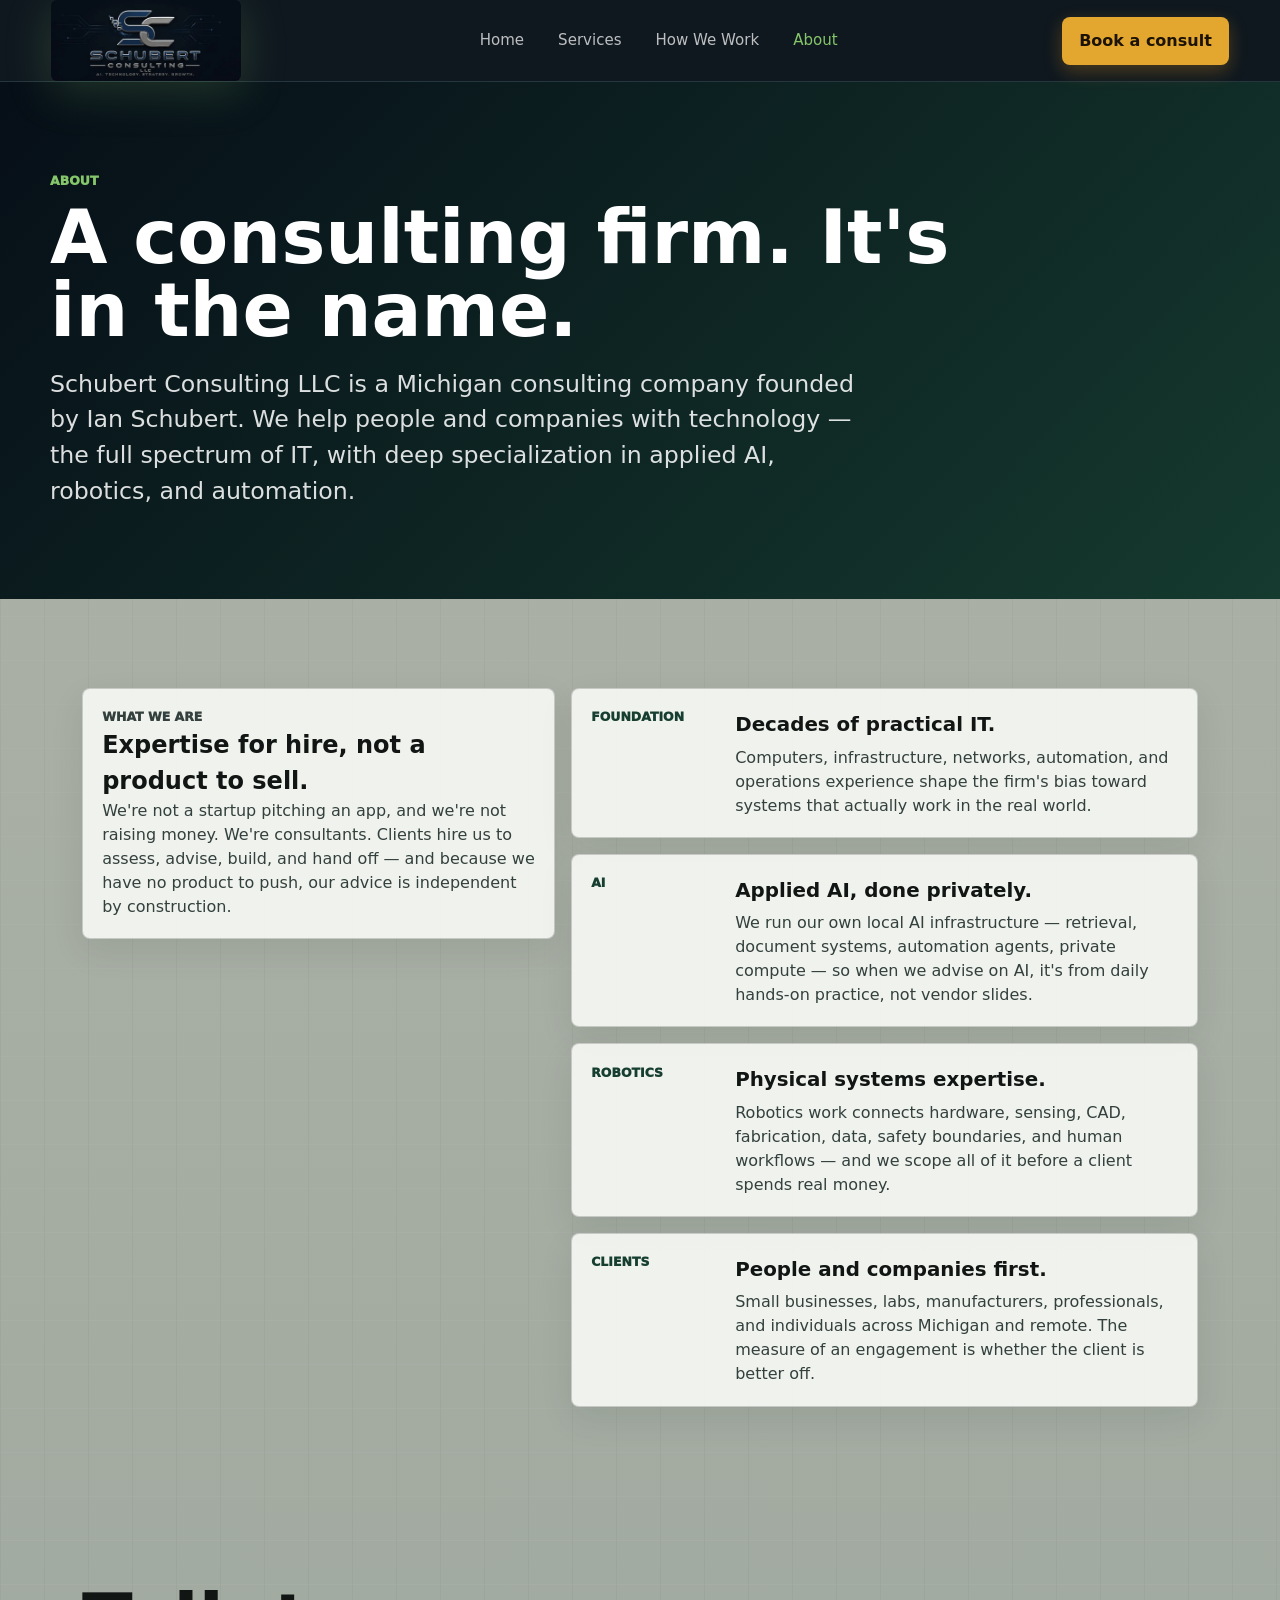
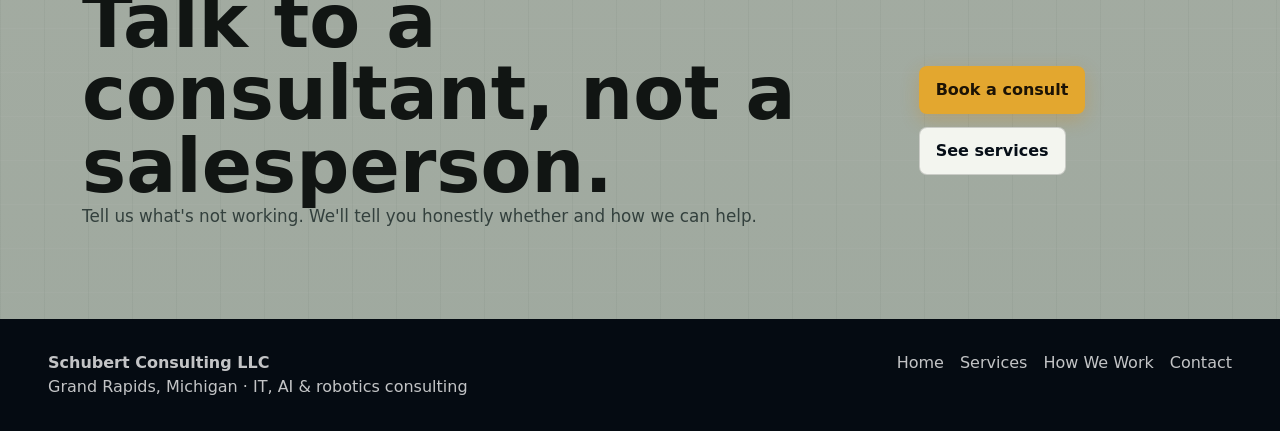
==== commit 6cd81b20: "Reposition site: IT consulting firm specializing in AI & robotics, remove all grant/funding language" ====
--- a/about.html
+++ b/about.html
@@ -5,43 +5,141 @@
     <meta name="viewport" content="width=device-width, initial-scale=1" />
     <title>About | Schubert Consulting LLC</title>
     <meta name="referrer" content="no-referrer" />
-    <meta http-equiv="Content-Security-Policy" content="default-src 'self'; base-uri 'none'; form-action 'self'; object-src 'none'; frame-src 'none'; img-src 'self' data:; script-src 'self'; style-src 'self'; connect-src 'self'; upgrade-insecure-requests" />
-    <meta name="description" content="About Schubert Consulting LLC: a Michigan robotics and AI R&D company focused on practical prototypes, applied systems, embedded sensing, and local AI systems." />
+    <meta
+      http-equiv="Content-Security-Policy"
+      content="default-src 'self'; base-uri 'none'; form-action 'self'; object-src 'none'; frame-src 'none'; img-src 'self' data:; script-src 'self'; style-src 'self'; connect-src 'self'; upgrade-insecure-requests"
+    />
+    <meta
+      name="description"
+      content="About Schubert Consulting LLC: a Michigan IT consulting firm founded by Ian Schubert. Full-spectrum IT consulting with deep specialization in applied AI, robotics, and automation."
+    />
     <link rel="canonical" href="https://ianschubert.com/about.html" />
-    <meta property="og:image" content="https://ianschubert.com/assets/transformation-scene-professional.webp" />
-    <link rel="icon" href="assets/schubert-mark-darkblue.webp" type="image/webp" />
+    <meta
+      property="og:image"
+      content="https://ianschubert.com/assets/transformation-scene-professional.webp"
+    />
+    <link
+      rel="icon"
+      href="assets/schubert-mark-darkblue.webp"
+      type="image/webp"
+    />
     <link rel="stylesheet" href="styles.css" />
   </head>
   <body>
     <a class="skip-link" href="#main">Skip to content</a>
     <header class="site-header">
-      <a class="brand" href="index.html"><img class="brand-logo" src="assets/schubert-logo-darkblue.webp" alt="Schubert Consulting LLC" width="210" height="90" /></a>
-      <nav class="nav-links" aria-label="Primary"><a href="index.html">Home</a><a href="services.html">Robotics + AI R&D</a><a href="products.html">Funding</a><a href="about.html" aria-current="page">About</a></nav>
-      <a class="header-action" href="contact.html#mapper">Start a brief</a>
+      <a class="brand" href="index.html"
+        ><img
+          class="brand-logo"
+          src="assets/schubert-logo-darkblue.webp"
+          alt="Schubert Consulting LLC"
+          width="210"
+          height="90"
+      /></a>
+      <nav class="nav-links" aria-label="Primary">
+        <a href="index.html">Home</a><a href="services.html">Services</a
+        ><a href="products.html">How We Work</a
+        ><a href="about.html" aria-current="page">About</a>
+      </nav>
+      <a class="header-action" href="contact.html#mapper">Book a consult</a>
     </header>
     <main id="main">
       <section class="page-hero">
         <div class="page-hero-copy">
           <p class="label">About</p>
-          <h1>Schubert Consulting LLC is the robotics and AI R&D company.</h1>
-          <p class="lead">The public focus is simple: robotics, applied AI systems, prototypes, embedded sensing, and local AI infrastructure under Schubert Consulting LLC.</p>
+          <h1>A consulting firm. It's in the name.</h1>
+          <p class="lead">
+            Schubert Consulting LLC is a Michigan consulting company founded by
+            Ian Schubert. We help people and companies with technology — the
+            full spectrum of IT, with deep specialization in applied AI,
+            robotics, and automation.
+          </p>
         </div>
       </section>
 
       <section class="page-section about-intro">
         <div class="about-card">
-          <p class="label">Operating Role</p>
-          <h2>Build the runway, then build the robot.</h2>
-          <p>The LLC is looking for grants and funding to continue robotics and AI research and development. It uses consulting revenue, technical materials, partner discovery, and honest prototype evidence about what is built and what is still in progress.</p>
+          <p class="label">What We Are</p>
+          <h2>Expertise for hire, not a product to sell.</h2>
+          <p>
+            We're not a startup pitching an app, and we're not raising money.
+            We're consultants. Clients hire us to assess, advise, build, and
+            hand off — and because we have no product to push, our advice is
+            independent by construction.
+          </p>
         </div>
         <ul class="timeline">
-          <li><b>Foundation</b><div><h3>Practical technical systems.</h3><p>Computers, infrastructure, automation, documents, and operations experience shape the company’s bias toward systems that actually work.</p></div></li>
-          <li><b>AI R&D</b><div><h3>Local AI and workflow infrastructure.</h3><p>Retrieval, document systems, automation agents, and private compute support prototype planning and operator tools.</p></div></li>
-          <li><b>Robotics</b><div><h3>Physical systems become the focus.</h3><p>Robotics work connects hardware, sensing, CAD, fabrication, data, safety boundaries, and human workflows.</p></div></li>
-          <li><b>Funding</b><div><h3>Looking for grants and funding.</h3><p>Forwarded grant, funding, compute-credit, and partner information is appreciated.</p></div></li>
+          <li>
+            <b>Foundation</b>
+            <div>
+              <h3>Decades of practical IT.</h3>
+              <p>
+                Computers, infrastructure, networks, automation, and operations
+                experience shape the firm's bias toward systems that actually
+                work in the real world.
+              </p>
+            </div>
+          </li>
+          <li>
+            <b>AI</b>
+            <div>
+              <h3>Applied AI, done privately.</h3>
+              <p>
+                We run our own local AI infrastructure — retrieval, document
+                systems, automation agents, private compute — so when we advise
+                on AI, it's from daily hands-on practice, not vendor slides.
+              </p>
+            </div>
+          </li>
+          <li>
+            <b>Robotics</b>
+            <div>
+              <h3>Physical systems expertise.</h3>
+              <p>
+                Robotics work connects hardware, sensing, CAD, fabrication,
+                data, safety boundaries, and human workflows — and we scope all
+                of it before a client spends real money.
+              </p>
+            </div>
+          </li>
+          <li>
+            <b>Clients</b>
+            <div>
+              <h3>People and companies first.</h3>
+              <p>
+                Small businesses, labs, manufacturers, professionals, and
+                individuals across Michigan and remote. The measure of an
+                engagement is whether the client is better off.
+              </p>
+            </div>
+          </li>
         </ul>
       </section>
+
+      <section class="home-cta">
+        <div>
+          <h2>Talk to a consultant, not a salesperson.</h2>
+          <p>
+            Tell us what's not working. We'll tell you honestly whether and how
+            we can help.
+          </p>
+        </div>
+        <div class="cta-actions">
+          <a class="button primary" href="contact.html#mapper">Book a consult</a
+          ><a class="button light" href="services.html">See services</a>
+        </div>
+      </section>
     </main>
-    <footer class="site-footer"><div><strong>Schubert Consulting LLC</strong><span>Grand Rapids, Michigan · robotics and AI R&D</span></div><nav class="footer-links" aria-label="Footer"><a href="index.html">Home</a><a href="services.html">Robotics + AI R&D</a><a href="products.html">Funding</a><a href="contact.html">Contact</a></nav></footer>
+    <footer class="site-footer">
+      <div>
+        <strong>Schubert Consulting LLC</strong
+        ><span>Grand Rapids, Michigan · IT, AI &amp; robotics consulting</span>
+      </div>
+      <nav class="footer-links" aria-label="Footer">
+        <a href="index.html">Home</a><a href="services.html">Services</a
+        ><a href="products.html">How We Work</a
+        ><a href="contact.html">Contact</a>
+      </nav>
+    </footer>
   </body>
 </html>
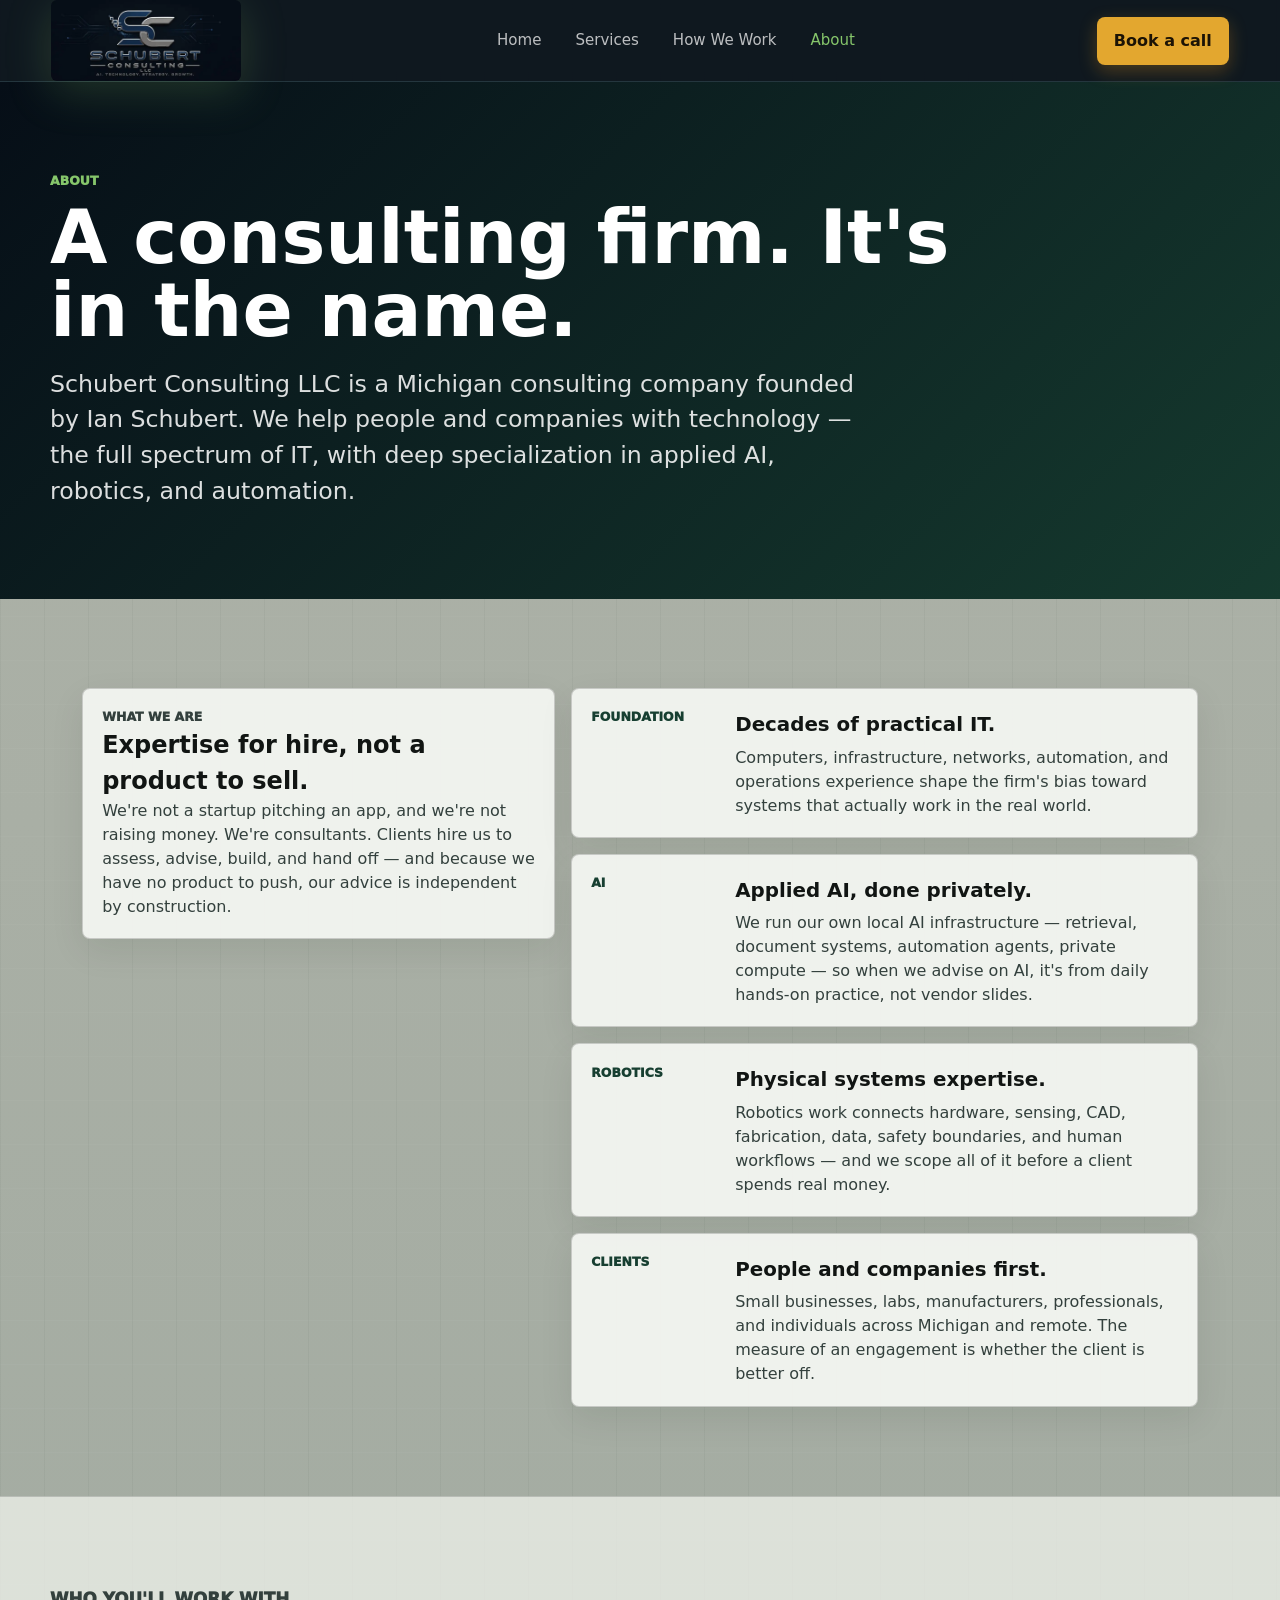
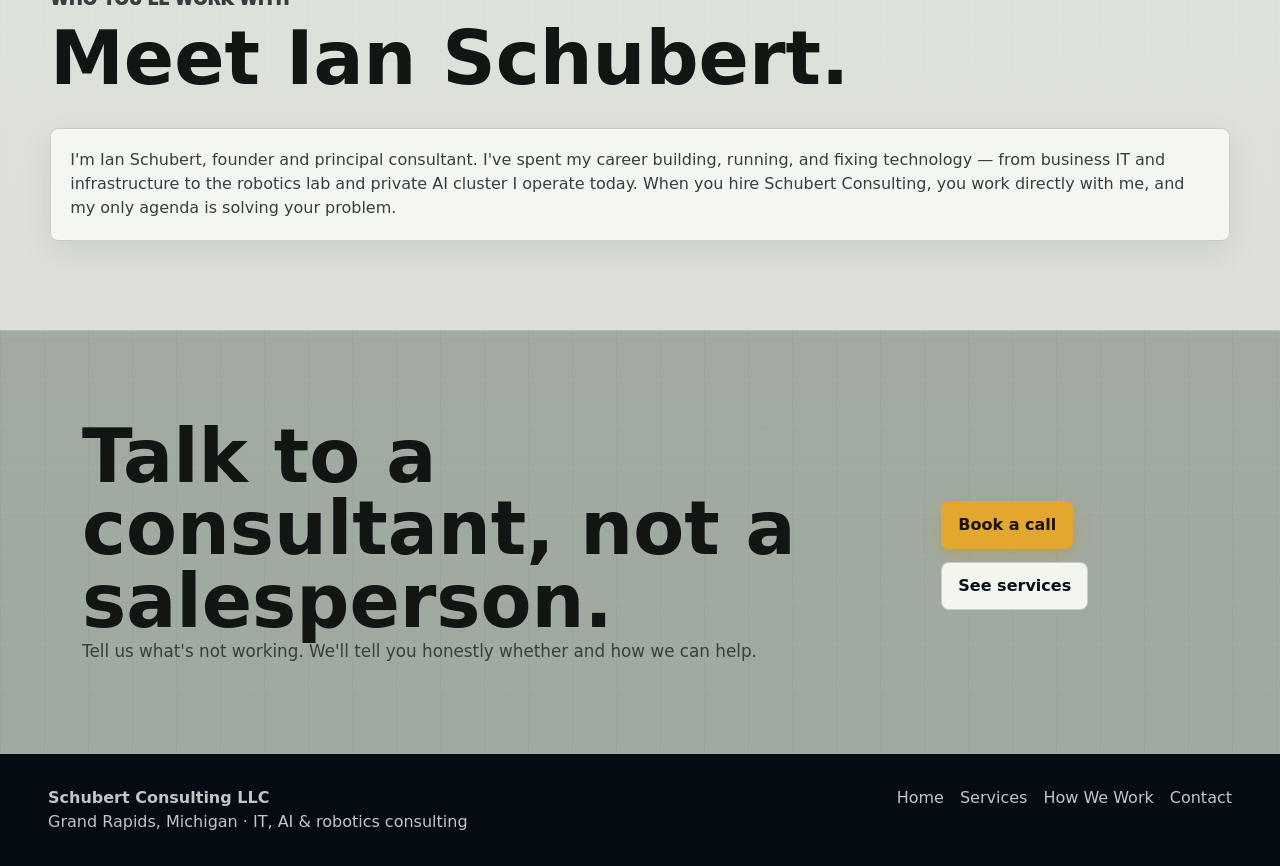
==== commit bc67f6ea: "Problem-first hero, proof-of-practice section, founder bio, unified Book-a-call CTA Co-Authored-By: " ====
--- a/about.html
+++ b/about.html
@@ -41,7 +41,7 @@
         ><a href="products.html">How We Work</a
         ><a href="about.html" aria-current="page">About</a>
       </nav>
-      <a class="header-action" href="contact.html#mapper">Book a consult</a>
+      <a class="header-action" href="contact.html#mapper">Book a call</a>
     </header>
     <main id="main">
       <section class="page-hero">
@@ -116,6 +116,23 @@
         </ul>
       </section>
 
+      <section class="page-section alt" aria-label="Meet Ian">
+        <div class="section-heading">
+          <p class="label">Who You'll Work With</p>
+          <h2>Meet Ian Schubert.</h2>
+        </div>
+        <div class="about-card">
+          <!-- headshot goes here: <img src="assets/ian-schubert.webp" alt="Ian Schubert" width="280" height="280" /> -->
+          <p>
+            I'm Ian Schubert, founder and principal consultant. I've spent my
+            career building, running, and fixing technology — from business IT
+            and infrastructure to the robotics lab and private AI cluster I
+            operate today. When you hire Schubert Consulting, you work directly
+            with me, and my only agenda is solving your problem.
+          </p>
+        </div>
+      </section>
+
       <section class="home-cta">
         <div>
           <h2>Talk to a consultant, not a salesperson.</h2>
@@ -125,7 +142,7 @@
           </p>
         </div>
         <div class="cta-actions">
-          <a class="button primary" href="contact.html#mapper">Book a consult</a
+          <a class="button primary" href="contact.html#mapper">Book a call</a
           ><a class="button light" href="services.html">See services</a>
         </div>
       </section>
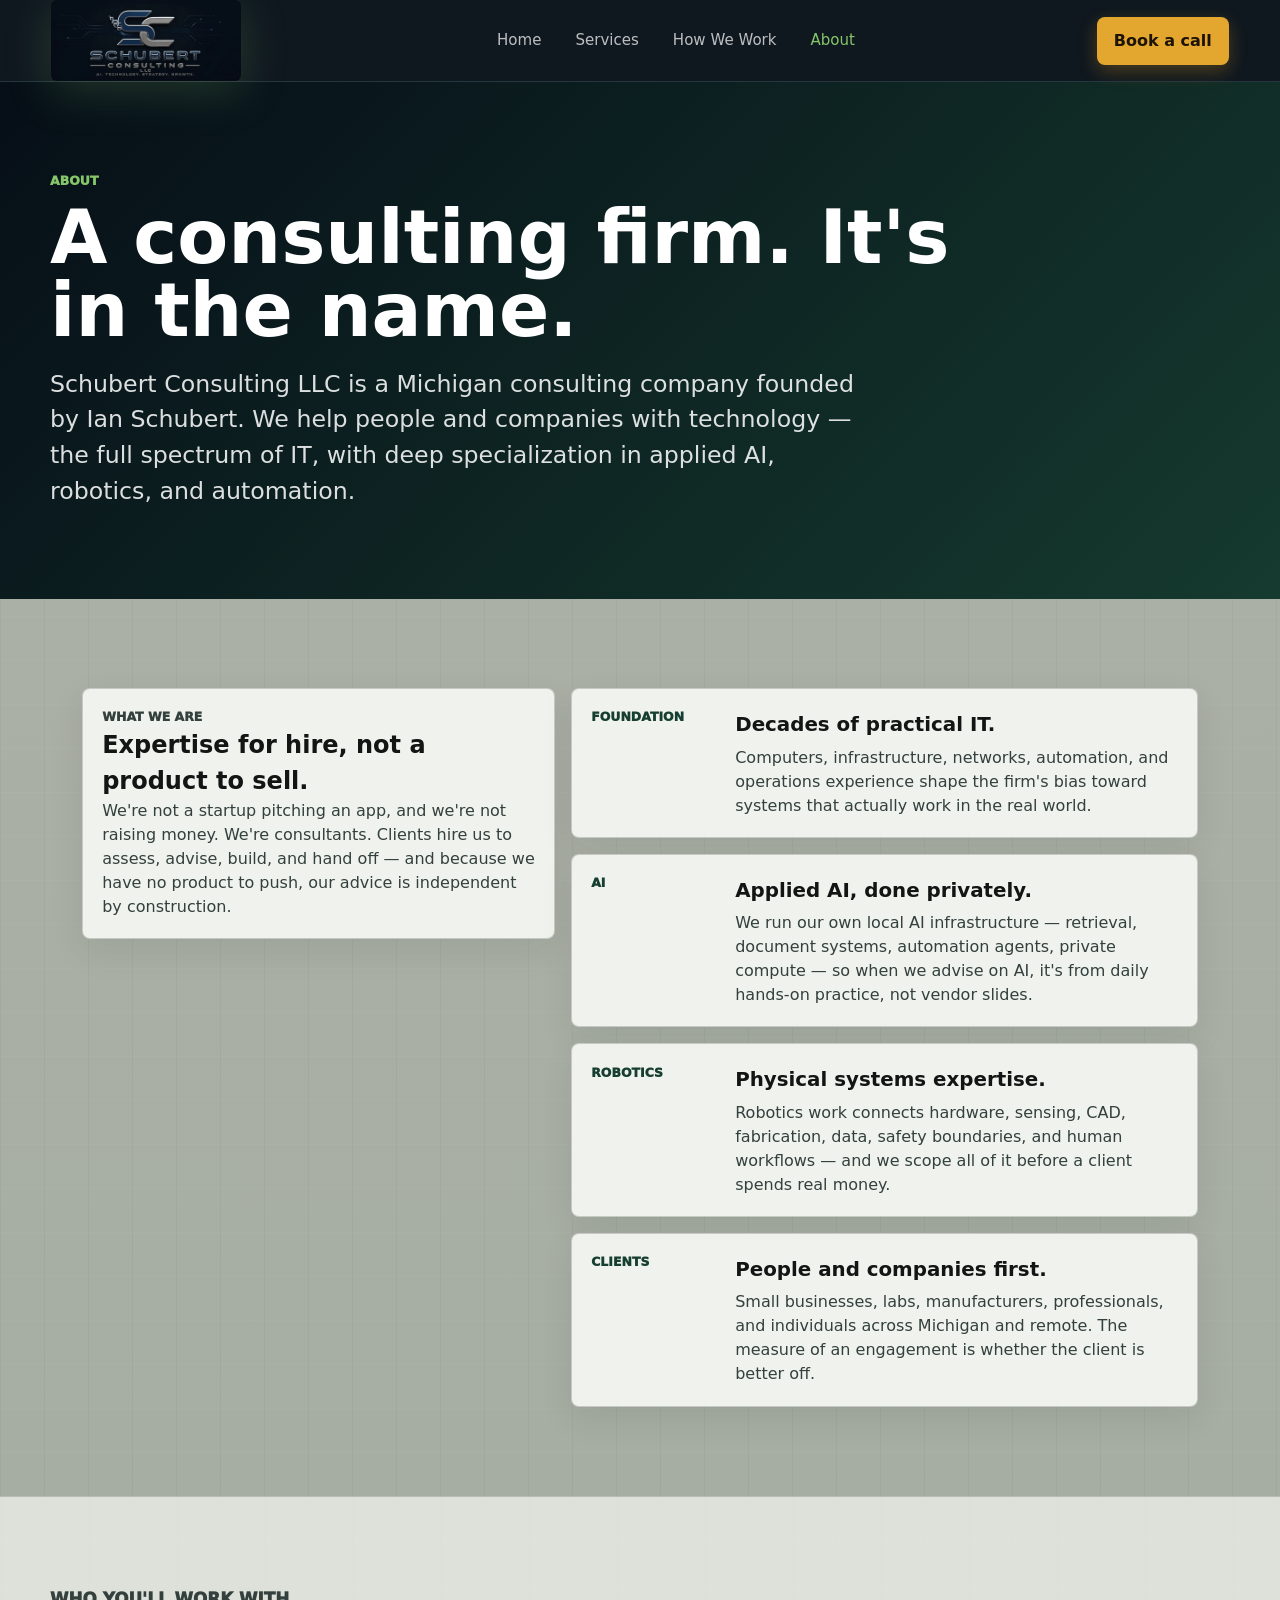
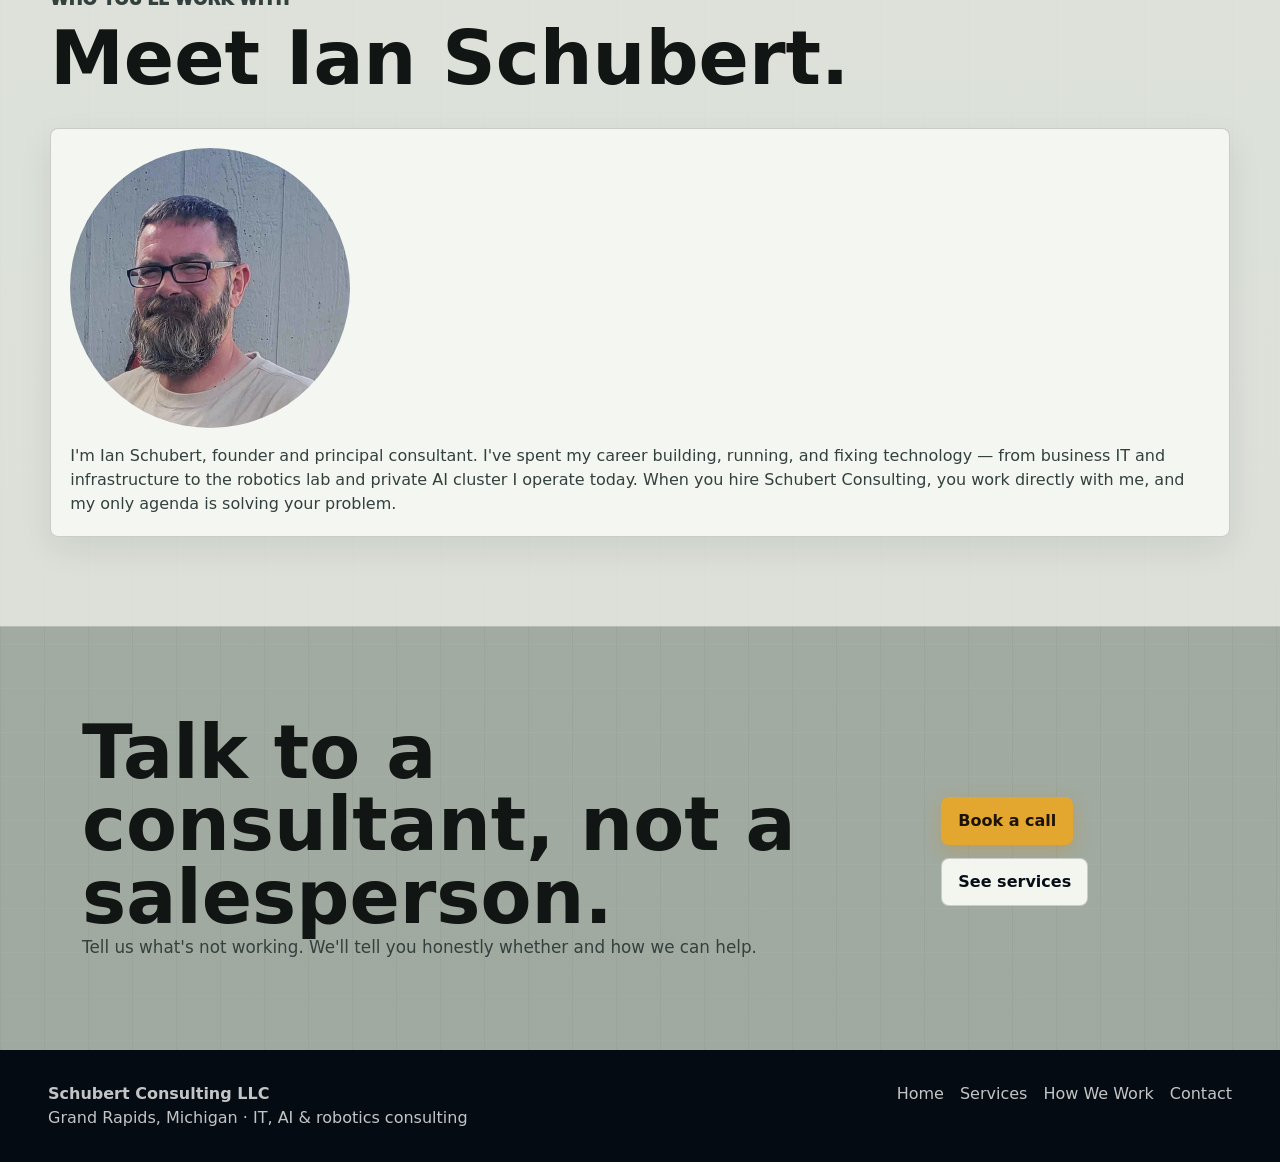
==== commit 310e438a: "Add founder photo to About page Co-Authored-By: Claude Fable 5 <noreply@anthropic.com>" ====
--- a/about.html
+++ b/about.html
@@ -41,7 +41,11 @@
         ><a href="products.html">How We Work</a
         ><a href="about.html" aria-current="page">About</a>
       </nav>
-      <a class="header-action" href="contact.html#mapper">Book a call</a>
+      <a
+        class="header-action"
+        href="https://calendar.google.com/calendar/appointments/schedules/AcZssZ00NRxYU-ehD4fDMJiTzsUzXq9pZGGg233Qq_rtioSZOpoOoU55fXo_OooQXfzFCiuOg5Ny9UjF"
+        >Book a call</a
+      >
     </header>
     <main id="main">
       <section class="page-hero">
@@ -122,7 +126,13 @@
           <h2>Meet Ian Schubert.</h2>
         </div>
         <div class="about-card">
-          <!-- headshot goes here: <img src="assets/ian-schubert.webp" alt="Ian Schubert" width="280" height="280" /> -->
+          <img
+            class="founder-photo"
+            src="assets/ian-schubert.webp"
+            alt="Ian Schubert"
+            width="280"
+            height="280"
+          />
           <p>
             I'm Ian Schubert, founder and principal consultant. I've spent my
             career building, running, and fixing technology — from business IT
@@ -142,7 +152,10 @@
           </p>
         </div>
         <div class="cta-actions">
-          <a class="button primary" href="contact.html#mapper">Book a call</a
+          <a
+            class="button primary"
+            href="https://calendar.google.com/calendar/appointments/schedules/AcZssZ00NRxYU-ehD4fDMJiTzsUzXq9pZGGg233Qq_rtioSZOpoOoU55fXo_OooQXfzFCiuOg5Ny9UjF"
+            >Book a call</a
           ><a class="button light" href="services.html">See services</a>
         </div>
       </section>
--- a/styles.css
+++ b/styles.css
@@ -435,3 +435,5 @@
 @media (prefers-reduced-motion: reduce) {
   *, *::before, *::after { scroll-behavior: auto !important; transition: none !important; }
 }
+
+.founder-photo { border-radius: 50%; display: block; margin: 0 0 1rem; }
